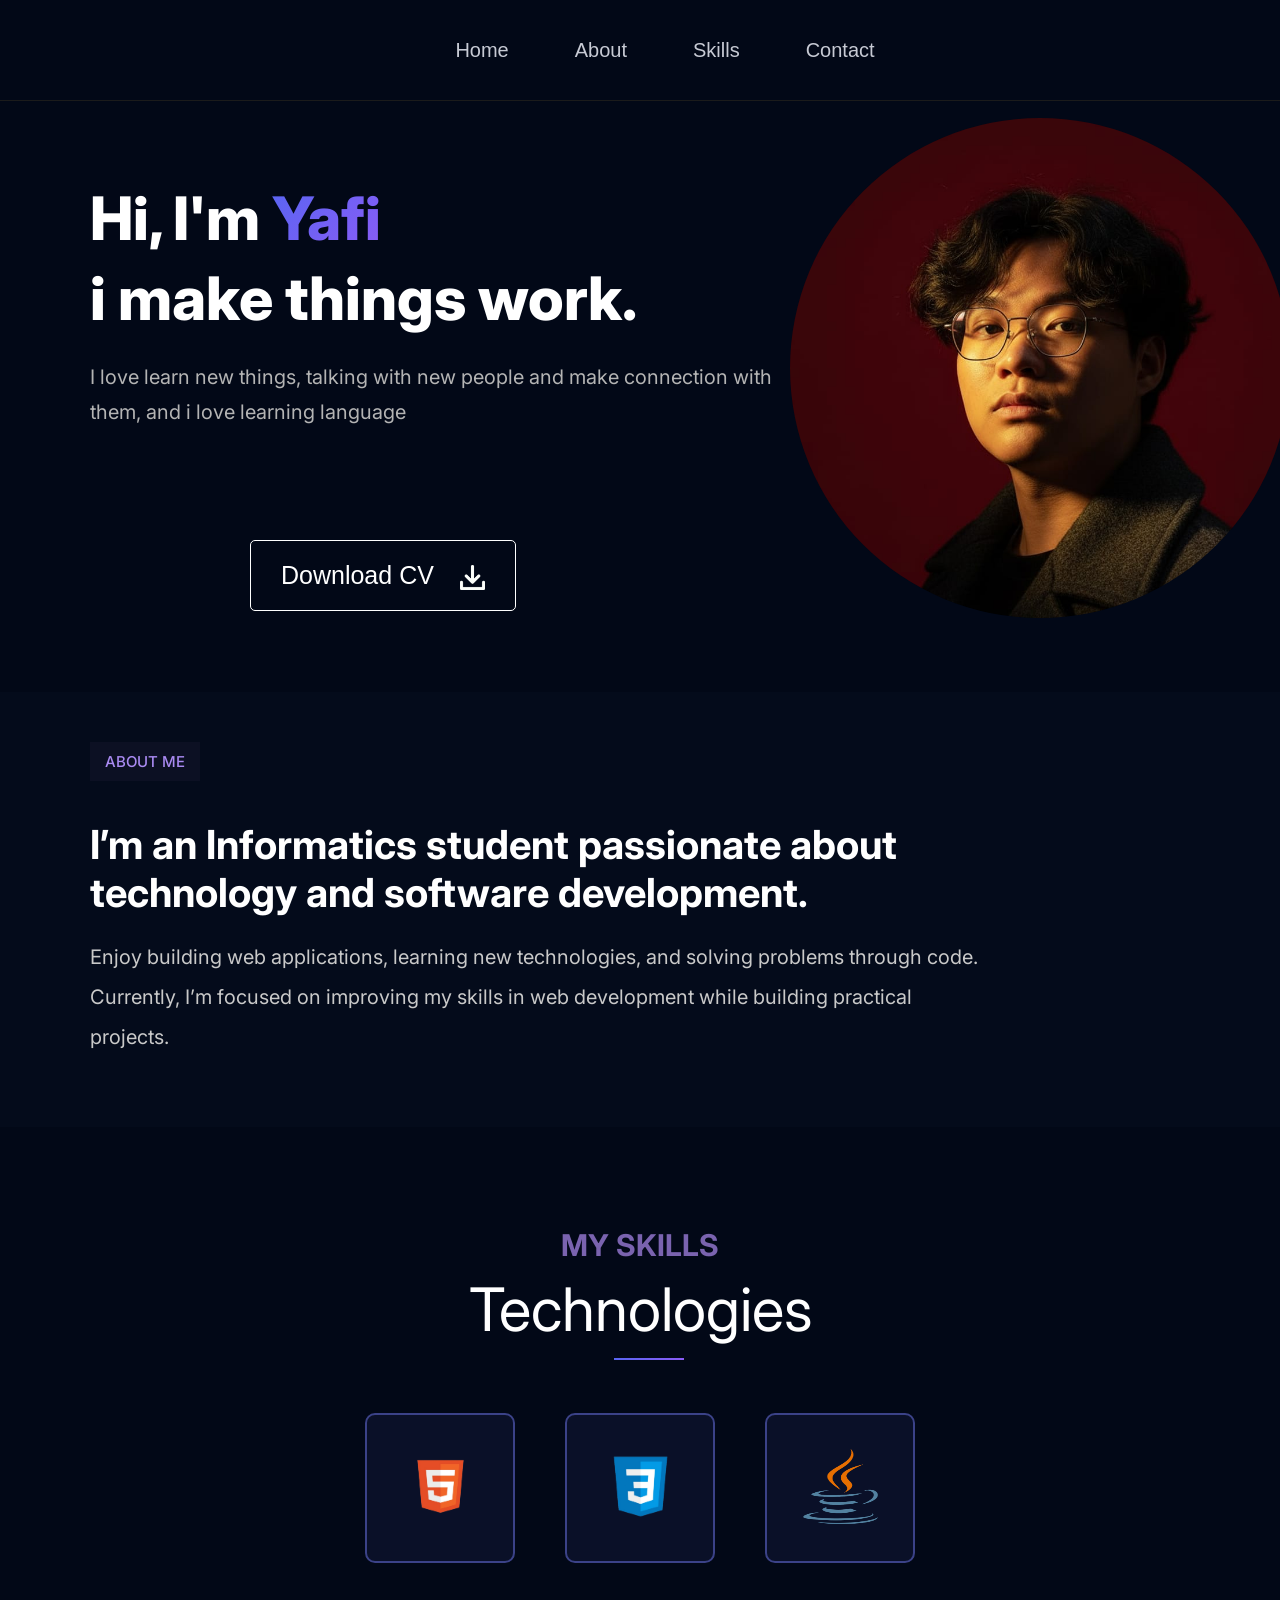
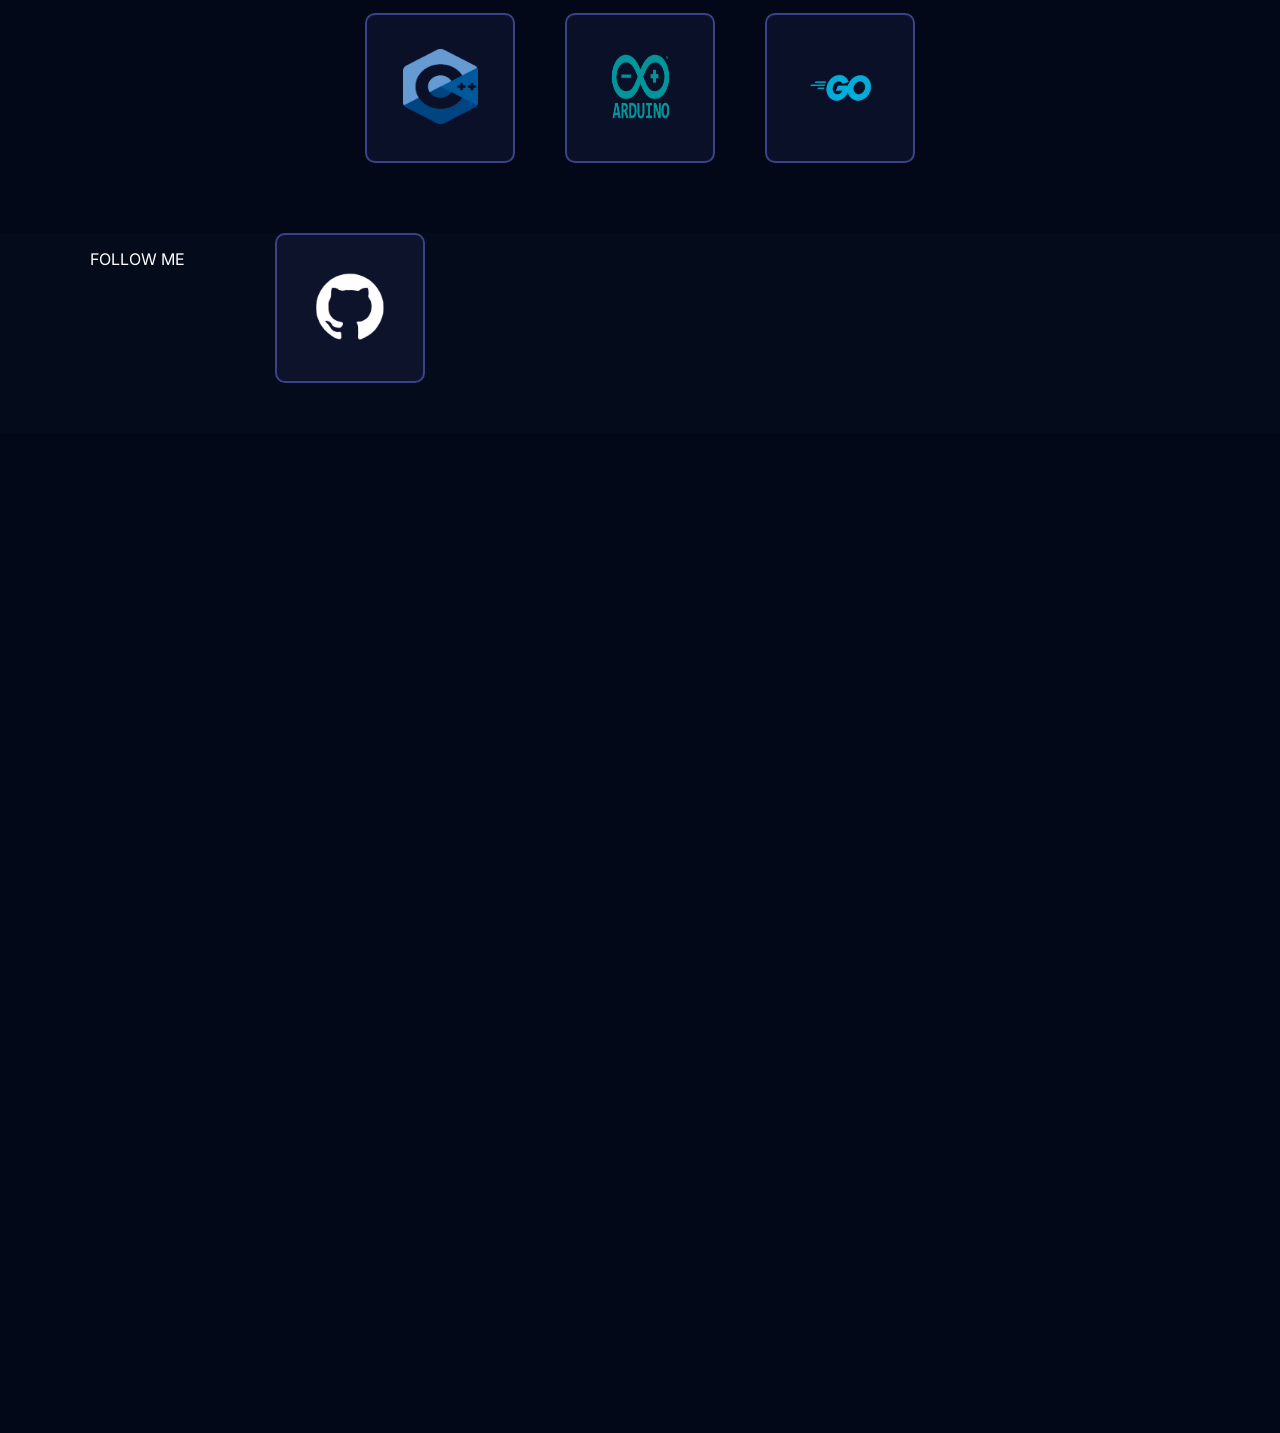
==== index.html @ 92346975 "rename to index.html" ====
<!DOCTYPE html>
<html lang="en">
<head>
    <meta charset="UTF-8">
    <meta name="viewport" content="width=device-width, initial-scale=1.0">
    <title>Porto</title>
    <link rel="stylesheet" href="style.css">
    <link rel="preconnect" href="https://fonts.googleapis.com">
    <link rel="preconnect" href="https://fonts.gstatic.com" crossorigin>
    <link href="https://fonts.googleapis.com/css2?family=Inter:wght@400;500;600;700;800&display=swap" rel="stylesheet">
</head>
    <body>
        <div class="header">
            <div class="header-right">
            </div>
            <div class="header-middle">
                <button class="header-button">Home</button>
                <button class="header-button">About</button>
                <button class="header-button">Skills</button>
                <button class="header-button">Contact</button>
            </div>
            <div class="header-right"></div>
        </div>

        <div class="box1">
            <div class="about-container">
                <div class="name-container">
                    <p class="name2">Hi, I'm <span class="yafi">Yafi </span></span></p>
                    <p class="name"><span class="name2"> i make things work.</p>
                    <p class="box1-desc">I love learn new things, talking with new people and make connection with them, and i love learning language</p>
                    <a href="/folder/cv.pdf" download>
                        <button class="cv">Download CV <img class="download-img" src="/images/images.png"></button>
                    </a>
                </div>
            </div>
            <div class="picture-container">
                <img class="picture" src="/images/profile.jpg">
            </div>
        </div>

        <div class="box2">
            <div class="container-box2">
                <p class="aboutme">ABOUT ME</p>
                <P class="desc2">I’m an Informatics student passionate about technology and software development.</p>
                <p class="desc2-1">Enjoy building web applications, learning new technologies, and solving problems through code. Currently, 
                    I’m focused on improving my skills in web development while building practical projects.</p>
            </div>
        </div>

        <div class="box3">
            <p class="title-box3">MY SKILLS</p>
            <p class="subtitle-box3">Technologies</p>
            <button class="underline"></button>
            <div class="skills1">
                <button class="skill"><img class="img-skill" src="/images/html.png"></button>
                <button class="skill"><img class="img-skill" src="/images/css.png"></button>
                <button class="skill"><img class="img-skill" src="/images/java.png"></button>
                <button class="skill"><img class="img-skill" src="/images/c++.png"></button>
                <button class="skill"><img class="img-skill" src="/images/arduino.png"></button>
                <button class="skill"><img class="img-skill" src="/images/golang.png"></button>
            </div>
        </div>

        <div class="box4">
            <p class="title-box4">FOLLOW ME<p>
            <div class="logo">
                <a><button class="btn"><img class="img-contact" src="/images/github.png"></button></a>
            </div>
        </div>
    </body>
</html>
---- style.css ----
p{
    font-family: Inter, sans-serif;
    color: white;
    margin-left: 90px;
}

body{
    padding-top: 110px;
    background-color: rgb(2 8 23);
    margin-bottom: 1000px;
    margin-left: 0;
    margin-right: 0;
}

@keyframes appear{
    from{
        opacity: 0;
        scale: 0.5;
    }to{
        opacity: 1;
        scale: 1;
    }
}

div{
    animation: appear linear;
    animation-timeline: view();
    animation-range: entry 0% cover 30%;
}

.header{
    position: fixed;
    display: flex;
    justify-content: space-between;
    top: 0;
    right: 0;
    left: 0;
    height: 100px;
    color: rgb(200 41 9);
    background-color: rgb(2 8 23);
    align-items: center;
    border-bottom-width: 1px;
    border-bottom-style: solid;
    border-bottom-color: rgb(27, 27, 27);
    z-index: 1000;
}

.box1{
   background-color: rgb(2 8 23);
    color:white;
    display: flex;
    justify-content: space-between;
}

.header-button{
    background-color: rgb(2 8 23);
    color:rgb(199 202 212);
    border: none;
    font-size: 20px;
    margin-left: 50px;
    font-weight: 200px;
    cursor: pointer;
    transition: color 0.15s, transform 0.15s;
}

.header-button:hover{
    color: white;
    transform: scale(1.35);
}

.header-button:active{
    color: rgb(245 245 247);
    border-bottom-color: rgb(38, 15, 121);
}

.name, .name2{
    font-size: 55px;
    width: 500px;
    font-weight: 800;
    line-height: 80px;
    margin-bottom: 10px;
}

.name{
    margin-top: 0px;
    width: 600px;
}

.name2, .yafi{
    font-size: 60px;
    margin-bottom: 0;
}

.yafi{
     background: linear-gradient(135deg, #5865F2, #8B5CF6);
    -webkit-background-clip: text;
    background-clip: text;
    color: transparent;
}

.picture{
    flex: 1;
    border-radius: 100%;
    width: 500px;
    height: 500px;
    object-fit: cover;
    margin-right: 10px;
}

.box1-desc{
    flex: 1;
    font-size: 20px;
    width: 820px;
    line-height: 35px;
    color: rgb(180, 180, 180);
    width: 700px;
}

.cv{
    border: white;
    border-style: solid;
    color: white;
    background-color: transparent;
    margin-left: 250px;
    margin-top: 90px;
    text-align: center;
    padding-right: 30px;
    padding-left: 30px;
    padding-top: 20px;
    padding-bottom: 20px;
    font-size: 25px;
    border-radius: 5px;
    border-width: 1px;
    font-weight: 50;
    cursor: pointer;
}

.download-img{
    height: 25px;
    vertical-align: middle;
    margin-left: 19px;
}

.cv:hover{
    background: linear-gradient(135deg, #5865F2, #8B5CF6);
    color: white;
    border: none;
}

.cv:active{
    opacity: 80%;
}

.box2, .box4{
    display: flex;
    background-color: rgb(4 11 27);
    margin-top: 70px;
    padding-bottom: 50px;
    margin-left: 0;
    margin-right: 0;
}

.container-box2{
    flex: 1;
}

.aboutme{
    color: rgb(169, 138, 241);
    background-color: rgba(36, 32, 59, 0.281);
    text-align: center;
    width: 90px;
    padding: 10px;
    font-size: 15px;
    font-weight: 500;
    margin-top: 50px;
    margin-bottom: 30px;
}

.desc2{
    font-size: 40px;
    font-weight: 700;
    line-height: 48px;
    width: 900px;
    margin-bottom: 20px;
}

.desc2-1{
    color: rgb(201, 201, 201);
    font-size: 20px;
    width: 900px;
    line-height: 40px;
}

.title-box3{
    text-align: center;
    margin-top: 100px;
    margin-left: 0;
    color: rgb(122, 99, 175);
    font-size: 30px;
    margin-bottom: 10px;
    font-weight: bolder;
}

.subtitle-box3{
    text-align: center;
    margin-top: 70px;
    margin-left: 0;
    color: rgb(255, 255, 255);
    font-size: 60px;
    margin-top: 0px;
    margin-bottom: 0;
}

.underline{
    margin-left: 48%;
    margin-top: -1;
    width: 70px;
    background: linear-gradient(135deg, #5865F2, #8B5CF6);
    border: none;
}

.skills1{
    margin-top: 100px;
    display: grid;
    grid-template-columns: 4, 3;
    gap: 50px;
    grid-template-columns: 1fr 1fr 1fr;
    width: max-content;
    margin-left: auto;
    margin-right: auto;
    margin-top: 50px;
}

.skill, .btn{
    background-color: transparent;
    border-style: solid;
    border-color:#3b4288;
    border-radius: 10px;
    padding: 10px;
    display: inline-block;
    height: 150px;
    width: 150px;
    background-color: #3b418828;
    transition: transform 0.15s, color 0.15s;
}

.skill:hover, .btn:hover{
    transform: scale(1.05);
    background-color: #3b4288;
}

.img-skill, .img-contact{
    height: 75px;
    width: 75px;
    object-fit: fill;
}



.img-contact{
    object-fit: cover;
}
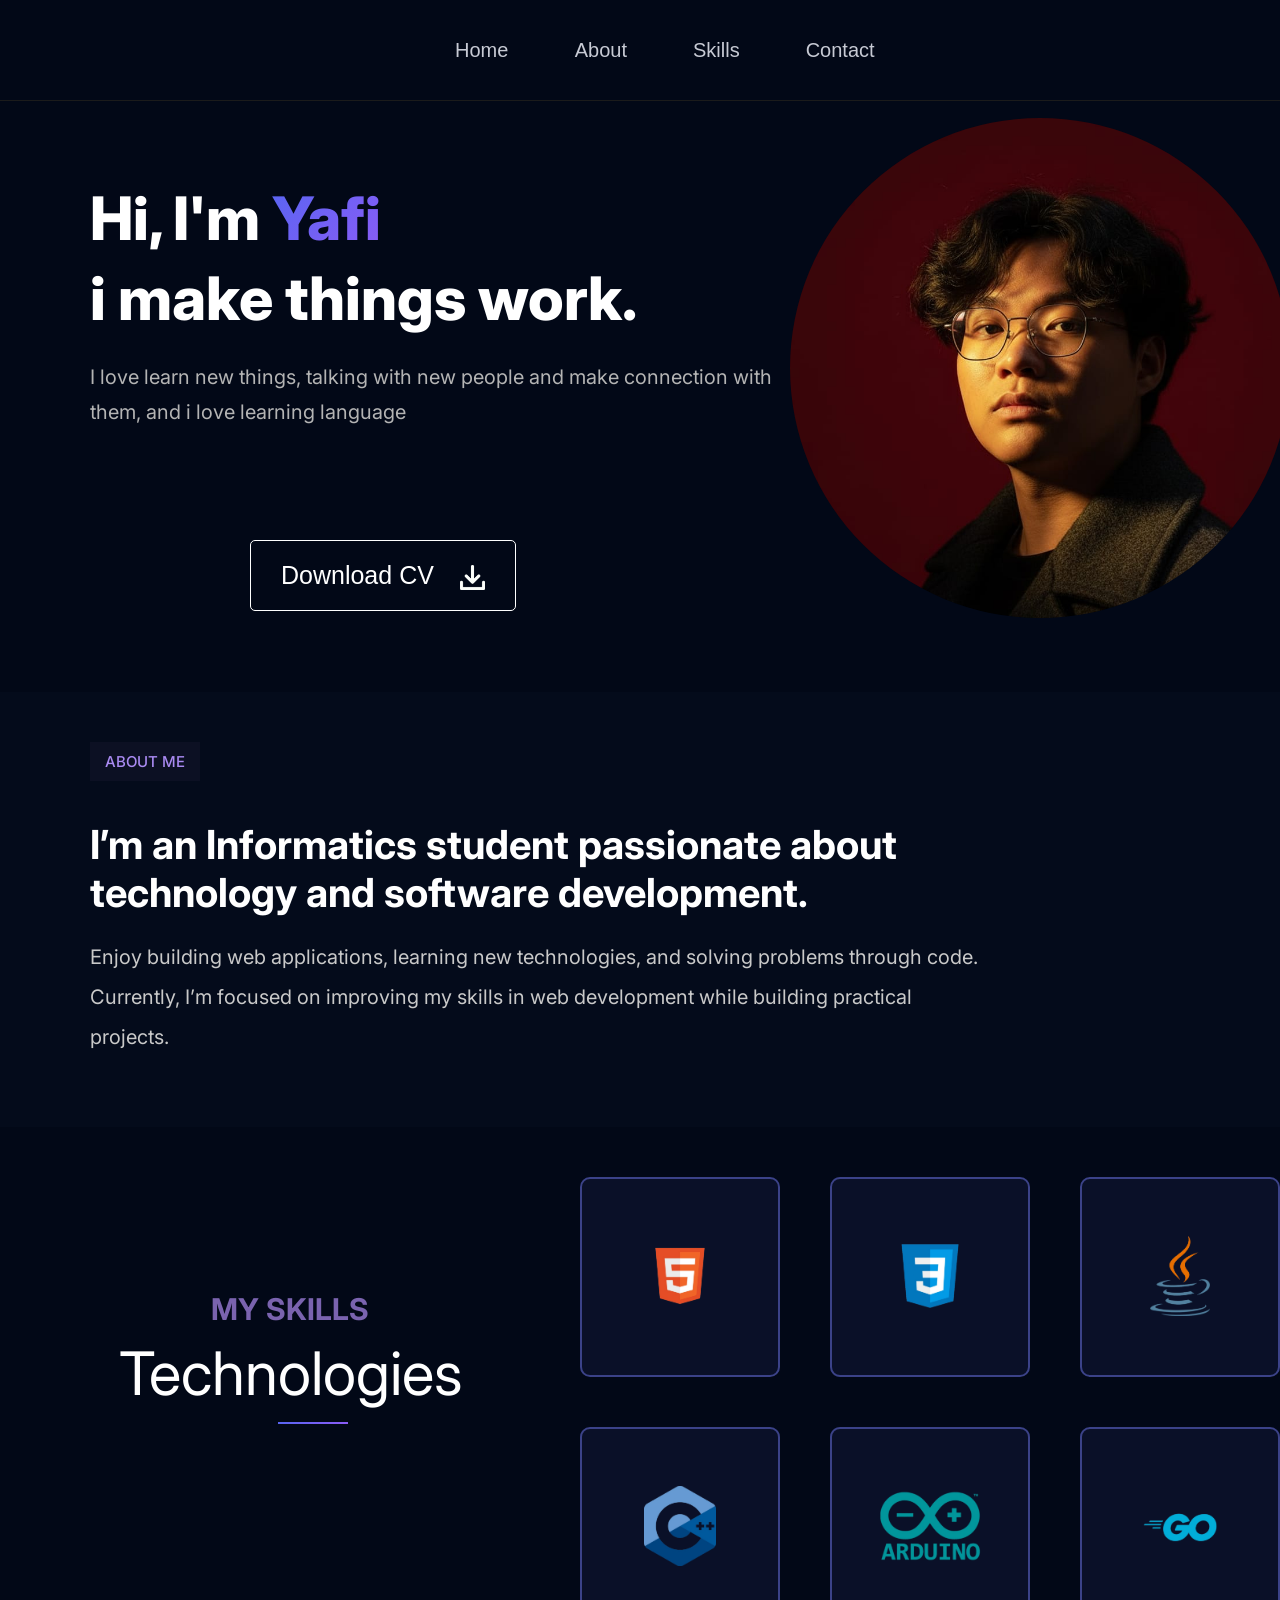
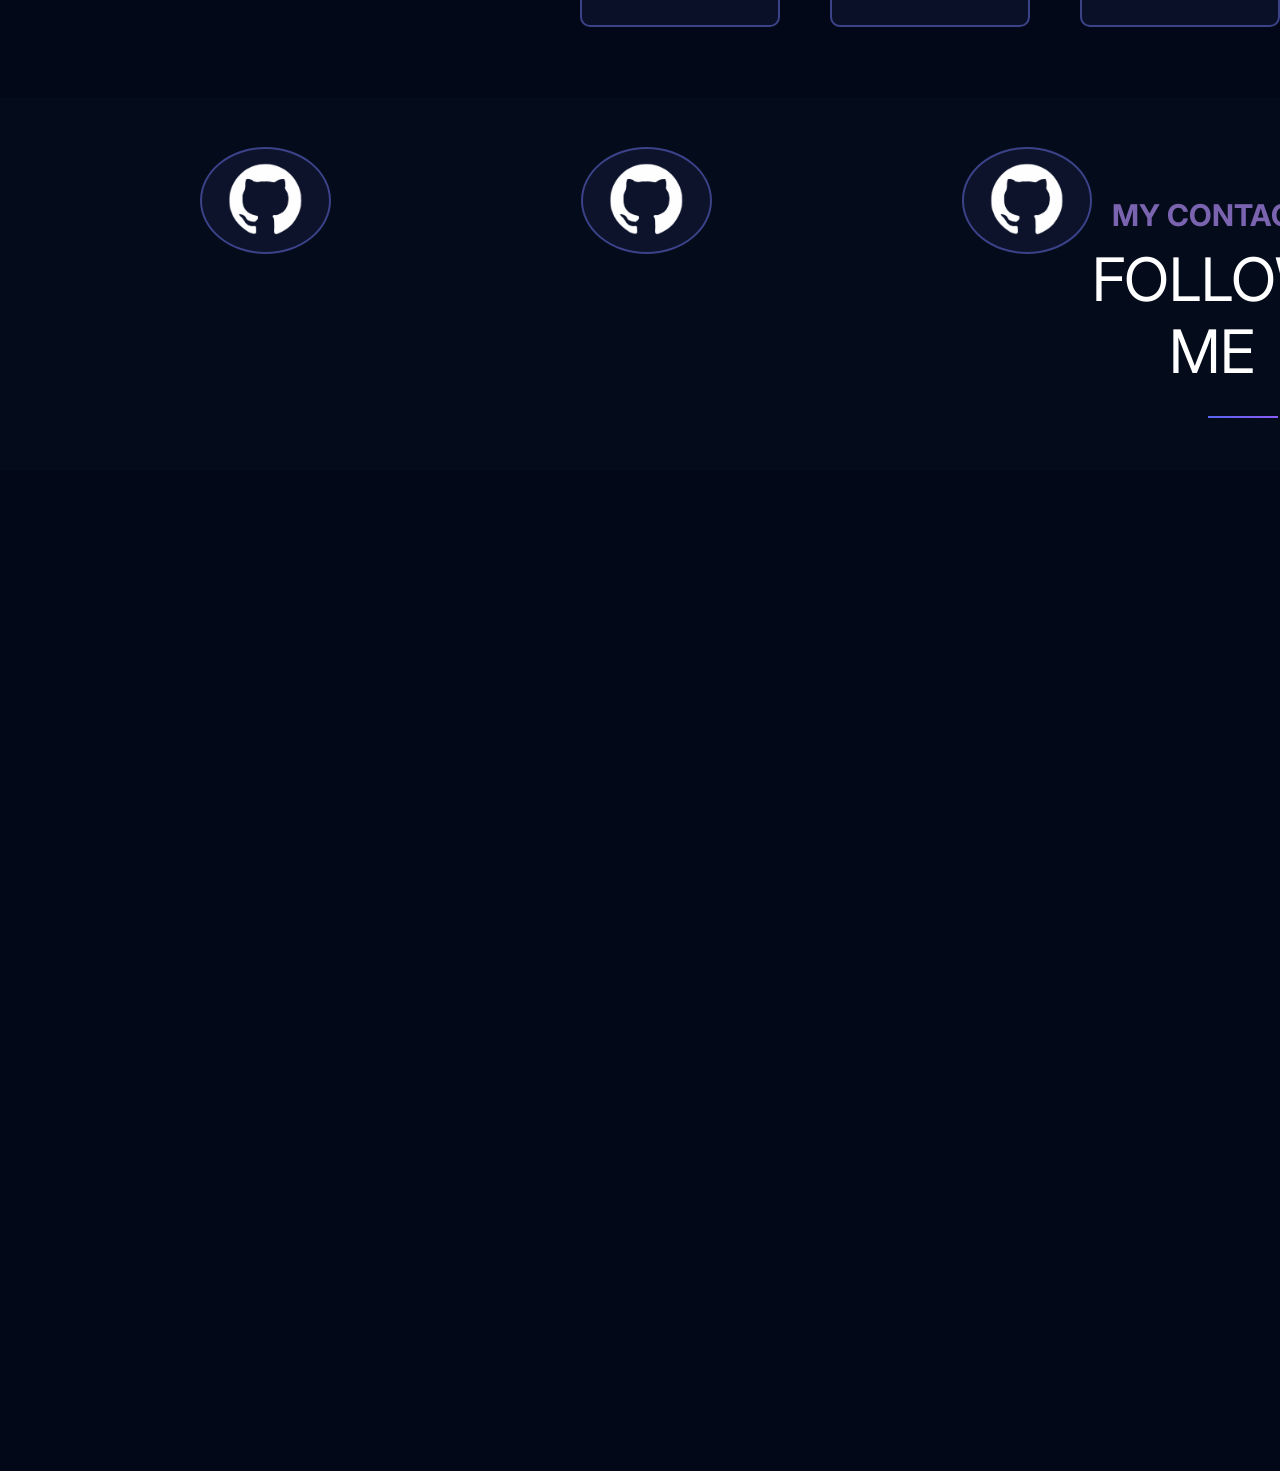
==== commit 34b9f80f: "add contact" ====
--- a/index.html
+++ b/index.html
@@ -48,9 +48,11 @@
         </div>
 
         <div class="box3">
-            <p class="title-box3">MY SKILLS</p>
-            <p class="subtitle-box3">Technologies</p>
-            <button class="underline"></button>
+            <div class="header-box3">
+                <p class="title-box3">MY SKILLS</p>
+                <p class="subtitle-box3">Technologies</p>
+                <button class="underline"></button>
+            </div>
             <div class="skills1">
                 <button class="skill"><img class="img-skill" src="/images/html.png"></button>
                 <button class="skill"><img class="img-skill" src="/images/css.png"></button>
@@ -62,9 +64,15 @@
         </div>
 
         <div class="box4">
-            <p class="title-box4">FOLLOW ME<p>
             <div class="logo">
                 <a><button class="btn"><img class="img-contact" src="/images/github.png"></button></a>
+                <a><button class="btn"><img class="img-contact" src="/images/github.png"></button></a>
+                <a><button class="btn"><img class="img-contact" src="/images/github.png"></button></a>
+            </div>
+            <div class="header-box4">
+                <p class="title-box3">MY CONTACT</p>
+                <p class="subtitle-box3">FOLLOW ME<p></p>
+                <button class="underline"></button>
             </div>
         </div>
     </body>
--- a/style.css
+++ b/style.css
@@ -45,7 +45,7 @@
     z-index: 1000;
 }
 
-.box1{
+.box1, .box3{
    background-color: rgb(2 8 23);
     color:white;
     display: flex;
@@ -219,7 +219,7 @@
     border: none;
 }
 
-.skills1{
+.skills1, .logo{
     margin-top: 100px;
     display: grid;
     grid-template-columns: 4, 3;
@@ -229,6 +229,7 @@
     margin-left: auto;
     margin-right: auto;
     margin-top: 50px;
+    flex: 1;
 }
 
 .skill, .btn{
@@ -238,8 +239,8 @@
     border-radius: 10px;
     padding: 10px;
     display: inline-block;
-    height: 150px;
-    width: 150px;
+    height: 200px;
+    width: 200px;
     background-color: #3b418828;
     transition: transform 0.15s, color 0.15s;
 }
@@ -250,14 +251,25 @@
 }
 
 .img-skill, .img-contact{
-    height: 75px;
-    width: 75px;
-    object-fit: fill;
-}
-
-
+    height: 80px;
+}
+
+.header-box3{
+    flex:1;
+    margin-top: 5%;
+}
 
 .img-contact{
     object-fit: cover;
 }
 
+.header-box4{
+    flex: 1;
+}
+
+.btn{
+    margin-left: 200px;
+    border-radius: 100%;
+    width: max-content;
+    height: max-content;
+}
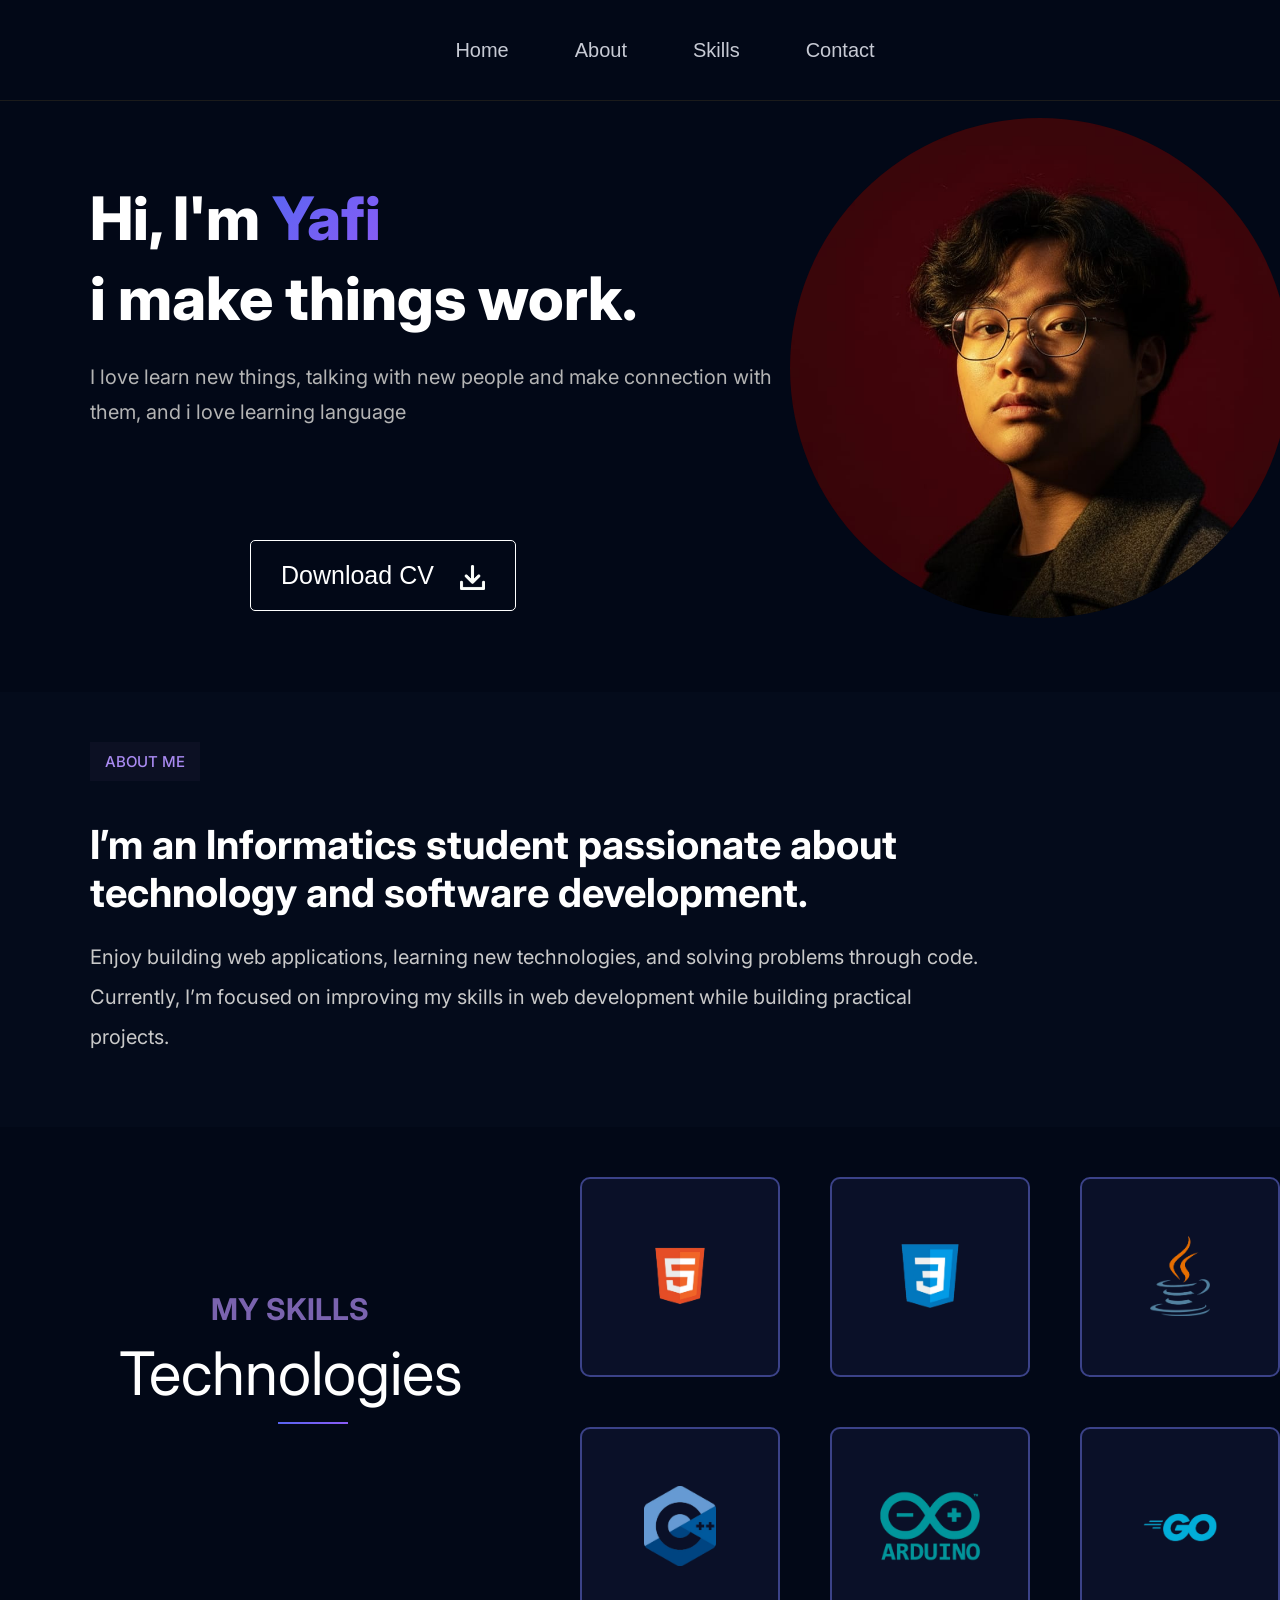
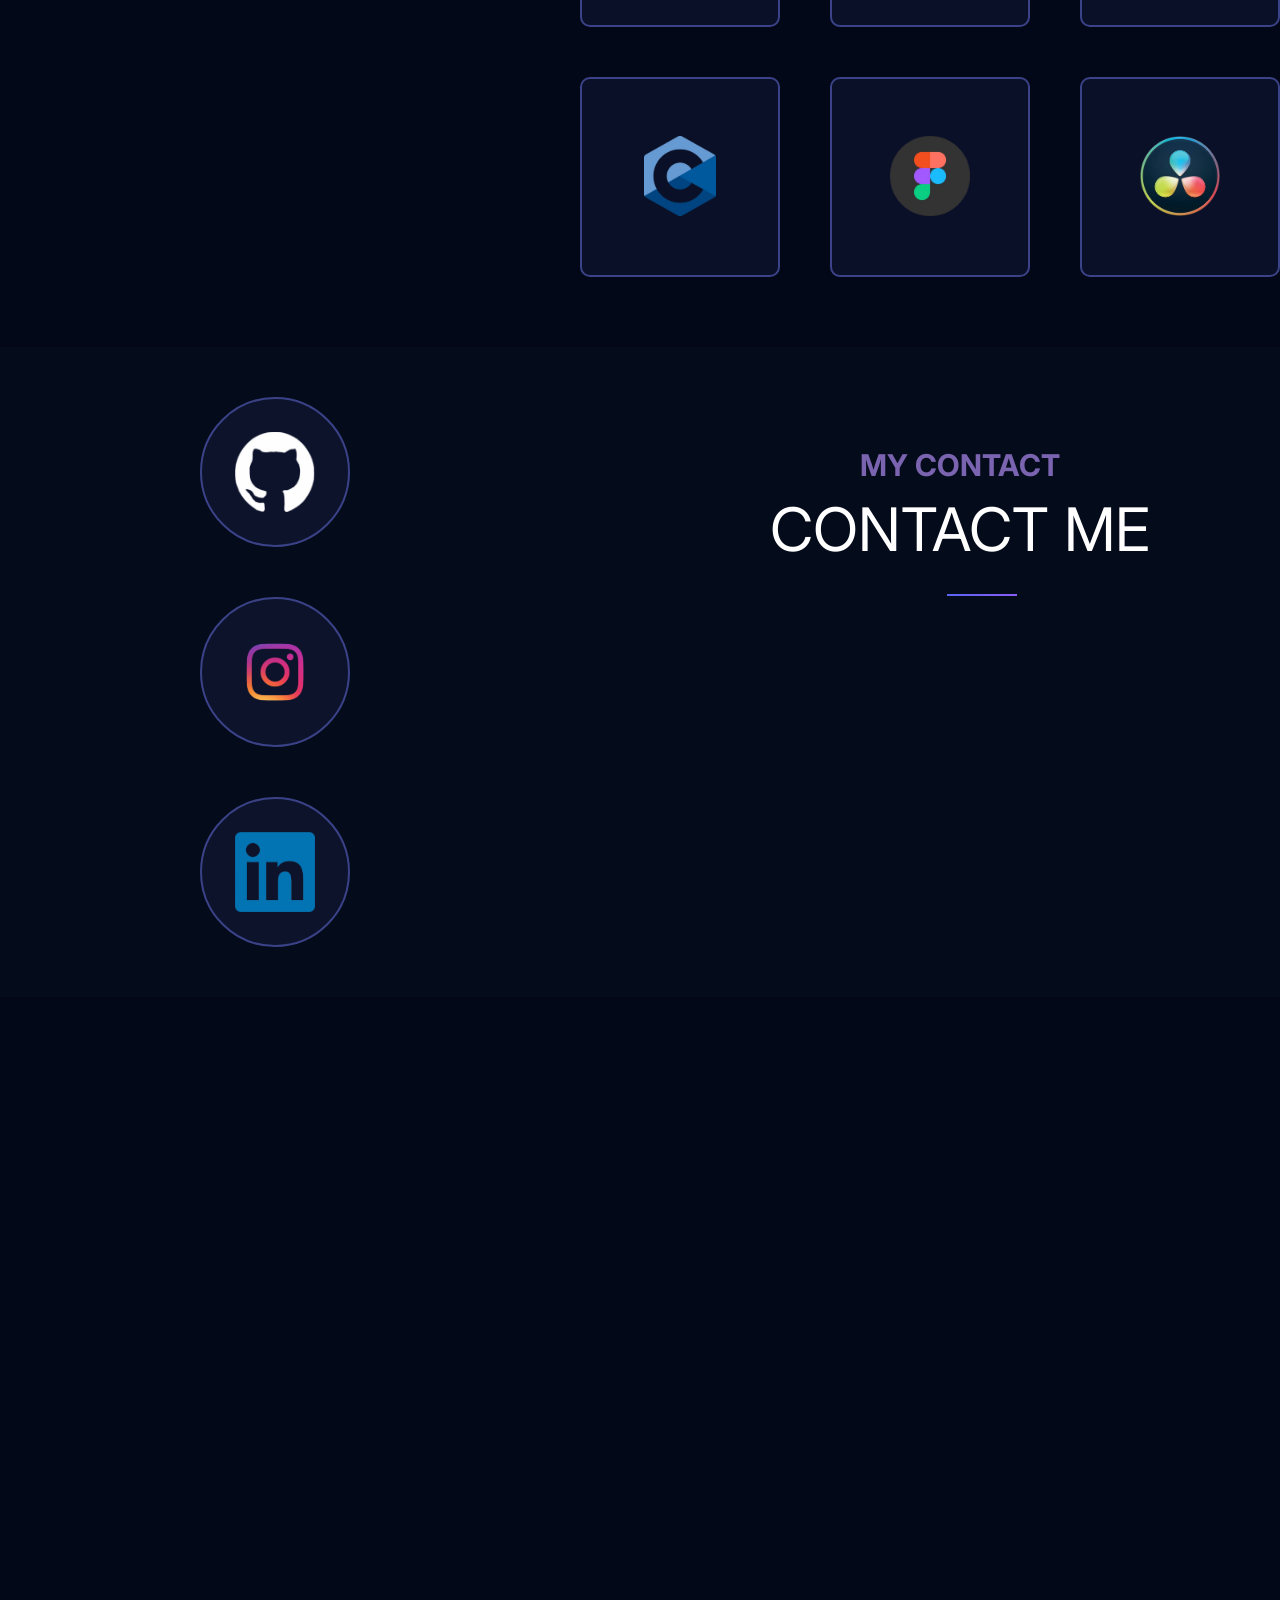
==== commit 3b68cc98: "contact update" ====
--- a/index.html
+++ b/index.html
@@ -60,18 +60,21 @@
                 <button class="skill"><img class="img-skill" src="/images/c++.png"></button>
                 <button class="skill"><img class="img-skill" src="/images/arduino.png"></button>
                 <button class="skill"><img class="img-skill" src="/images/golang.png"></button>
+                <button class="skill"><img class="img-skill" src="/images/c.png"></button>
+                <button class="skill"><img class="img-skill" src="/images/figma.png"></button>
+                <button class="skill"><img class="img-skill" src="/images/davinci.png"></button>
             </div>
         </div>
 
         <div class="box4">
             <div class="logo">
-                <a><button class="btn"><img class="img-contact" src="/images/github.png"></button></a>
-                <a><button class="btn"><img class="img-contact" src="/images/github.png"></button></a>
-                <a><button class="btn"><img class="img-contact" src="/images/github.png"></button></a>
+                <a href="https://github.com/Sk1y19" target="_blank"><button class="btn"><img class="github" src="/images/github.png"><span>@Sk1y19</span></button></a>
+                <a href="https://www.instagram.com/yafi.ap?stkn=MWdrNXoxam5jN2o2" target="_blank"><button class="btn"><img class="instagram" src="/images/instagram.png"><span>@yafi.ap</span></button></a>
+                <a href="https://www.linkedin.com/in/yafi-alifudin-pranaja-a39a4a2a2/" target="_blank"><button class="btn"><img class="linkin" src="/images/linkin.png"><span>Yafi Alifudin Pranaja</span></button></a>
             </div>
             <div class="header-box4">
                 <p class="title-box3">MY CONTACT</p>
-                <p class="subtitle-box3">FOLLOW ME<p></p>
+                <p class="subtitle-box3">CONTACT ME<p></p>
                 <button class="underline"></button>
             </div>
         </div>
--- a/style.css
+++ b/style.css
@@ -226,8 +226,6 @@
     gap: 50px;
     grid-template-columns: 1fr 1fr 1fr;
     width: max-content;
-    margin-left: auto;
-    margin-right: auto;
     margin-top: 50px;
     flex: 1;
 }
@@ -259,17 +257,59 @@
     margin-top: 5%;
 }
 
-.img-contact{
-    object-fit: cover;
+.github, .linkin, .instagram{
+    object-fit: fill;
+    height: 80px;
+    width: 80px;
+    flex-shrink: 0;
+    margin-left: 8px;
 }
 
 .header-box4{
     flex: 1;
-}
-
-.btn{
+    vertical-align: middle;
+}
+
+.btn {
+    display: flex;              
+    align-items: center;       
+    padding-left: 25px;        
     margin-left: 200px;
     border-radius: 100%;
-    width: max-content;
-    height: max-content;
-}
+    cursor: pointer;
+    width: 150px;
+    height: 150px;
+    overflow: hidden;          
+    transition: width 0.3s, border-radius 0.3s ease, background-color 0.15s;
+}
+
+.btn:active{
+    background-color: #626697;
+}
+
+.logo{
+    grid-template-columns: 1fr;
+    vertical-align: middle;
+}
+
+.btn:hover {
+    width: 400px;
+    border-radius: 300px;
+    justify-content: flex-start;
+}
+
+.btn span{
+    margin-left: 25px;
+    white-space: nowrap;
+    opacity: 0;
+    color: white;
+    margin-top: 0;
+    font-size: 25px;
+    font-weight: ;
+    display: inline-block;
+}
+
+.btn:hover span {
+    opacity: 1;
+    font-weight: bold;
+}
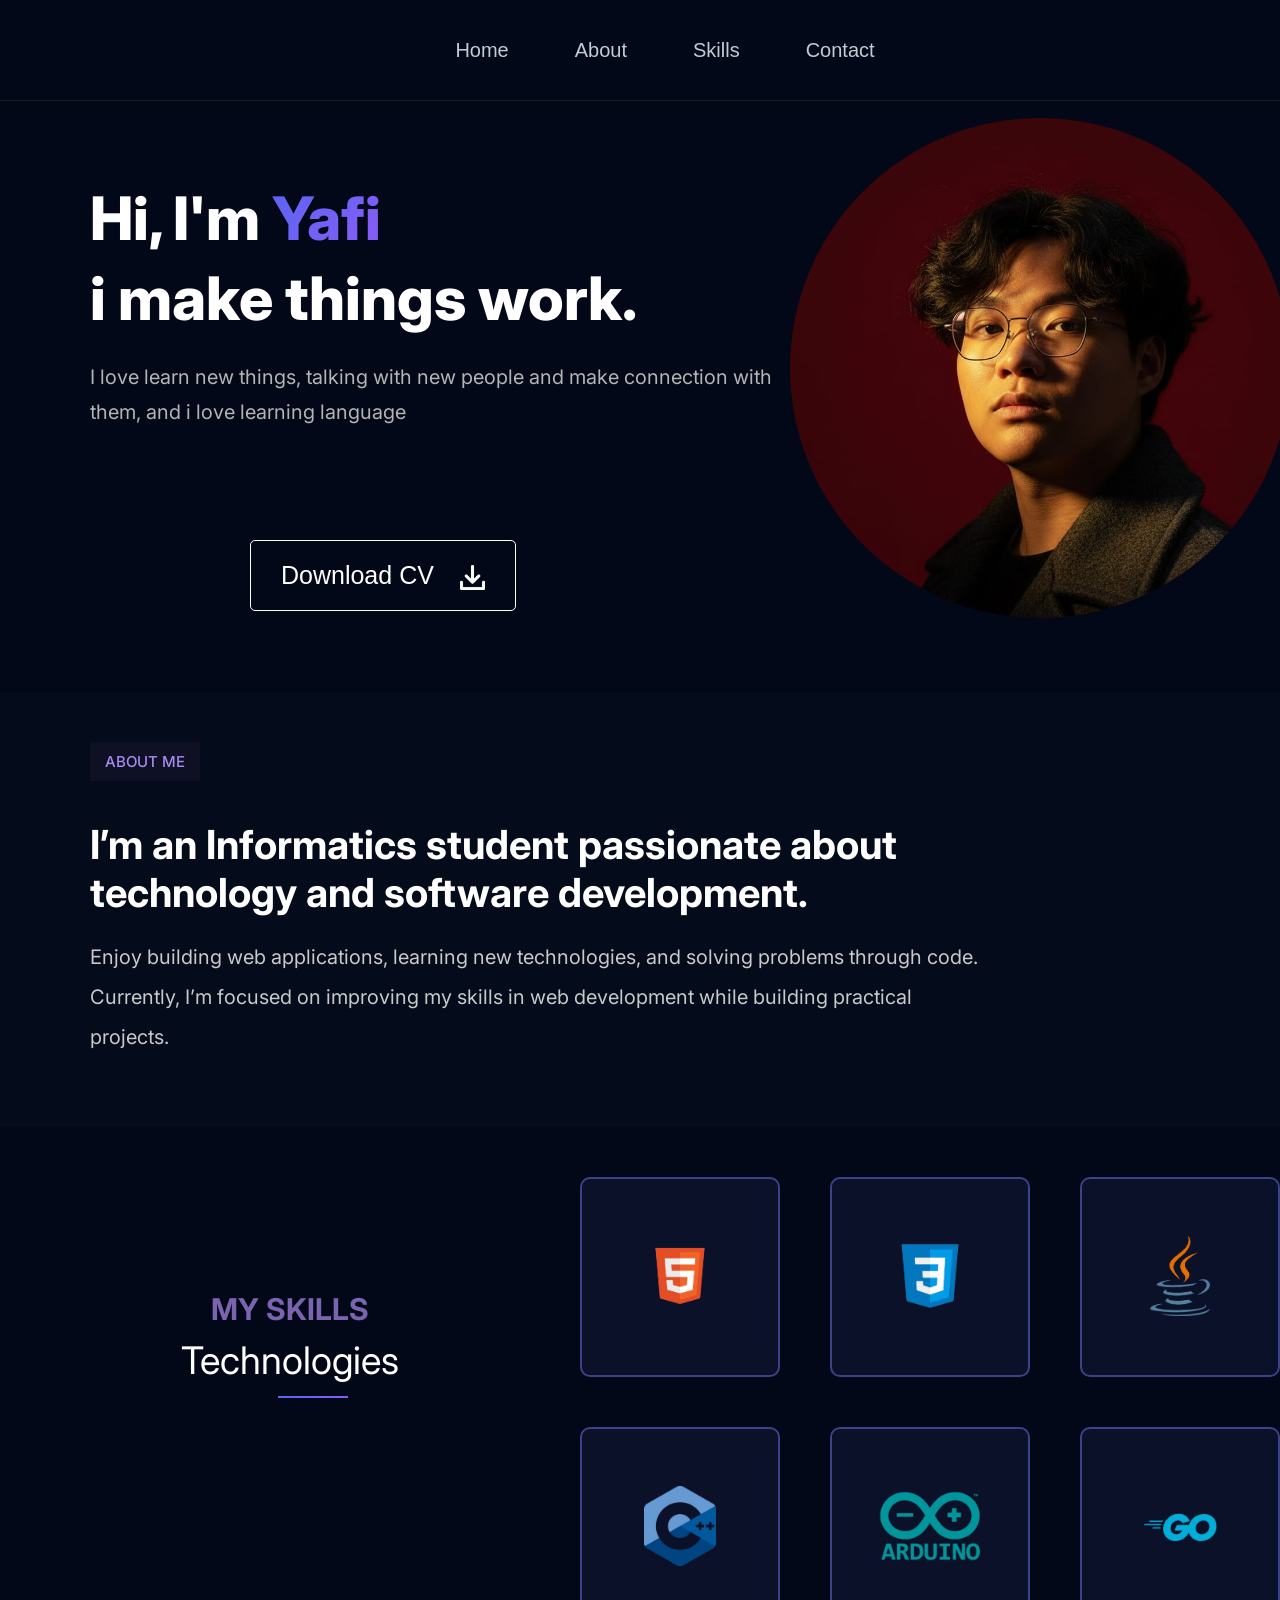
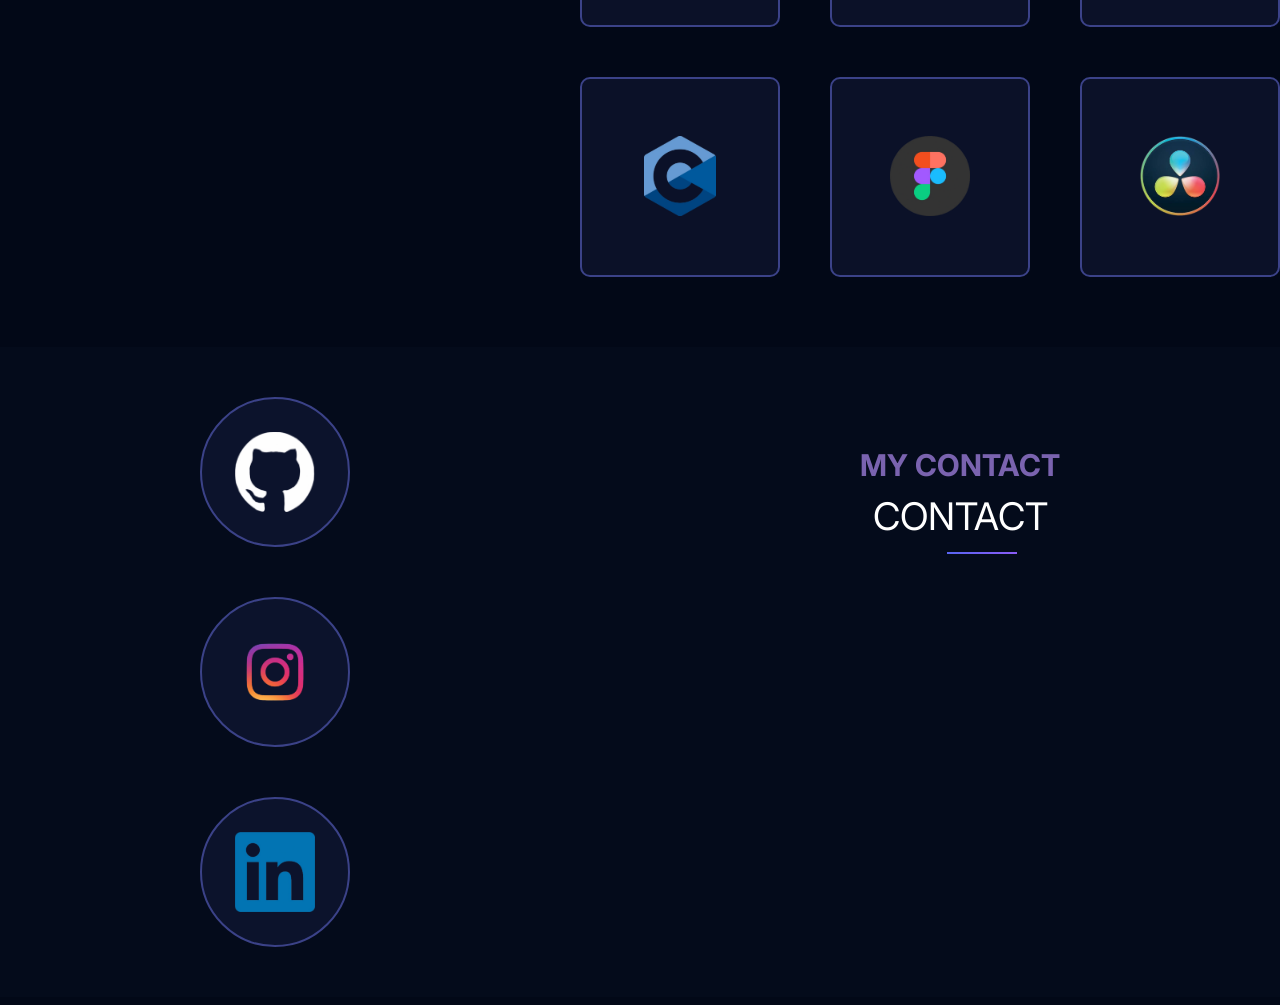
==== commit 76e218b7: "fix bug" ====
--- a/index.html
+++ b/index.html
@@ -74,8 +74,8 @@
             </div>
             <div class="header-box4">
                 <p class="title-box3">MY CONTACT</p>
-                <p class="subtitle-box3">CONTACT ME<p></p>
-                <button class="underline"></button>
+                <p class="subtitle-box4">CONTACT</p>
+                <button class="underline-box4"></button>
             </div>
         </div>
     </body>
--- a/style.css
+++ b/style.css
@@ -1,3 +1,4 @@
+
 p{
     font-family: Inter, sans-serif;
     color: white;
@@ -7,7 +8,6 @@
 body{
     padding-top: 110px;
     background-color: rgb(2 8 23);
-    margin-bottom: 1000px;
     margin-left: 0;
     margin-right: 0;
 }
@@ -201,17 +201,17 @@
     font-weight: bolder;
 }
 
-.subtitle-box3{
+.subtitle-box3, .subtitle-box4{
     text-align: center;
     margin-top: 70px;
     margin-left: 0;
     color: rgb(255, 255, 255);
-    font-size: 60px;
+    font-size: 38px;
     margin-top: 0px;
     margin-bottom: 0;
 }
 
-.underline{
+.underline, .underline-box4{
     margin-left: 48%;
     margin-top: -1;
     width: 70px;
@@ -305,7 +305,7 @@
     color: white;
     margin-top: 0;
     font-size: 25px;
-    font-weight: ;
+    font-weight: bold;
     display: inline-block;
 }
 
@@ -313,3 +313,208 @@
     opacity: 1;
     font-weight: bold;
 }
+
+@media (max-width: 768px) {
+    .cv {
+        text-decoration: none;
+    }   
+
+    a {
+        text-decoration: none;
+    }
+
+    body {
+        padding-top: 80px;
+        margin: 0;
+        overflow-x: hidden;
+    }
+
+    p {
+        margin-left: 20px;
+        margin-right: 20px;
+    }
+
+    .header {
+        height: 75px;
+        padding: 0 15px;
+    }
+
+    .header-button {
+        font-size: 14px;
+        margin-left: 8px;
+    }
+
+    .header-button:hover {
+        transform: scale(1.1);
+    }
+
+    .box1,
+    .box3,
+    .box4 {
+        flex-direction: column;
+        align-items: center;
+        width: 100%;
+    }
+
+    .box1 {
+        padding: 40px 20px;
+        box-sizing: border-box;
+    }
+
+    .name,
+    .name2 {
+        width: 100%;
+        font-size: 38px;
+        line-height: 48px;
+        text-align: center;
+        margin-left: 0;
+    }
+
+    .name {
+        margin-top: 0;
+    }
+
+    .name2,
+    .yafi {
+        font-size: 42px;
+    }
+
+    .box1-desc {
+        width: 100%;
+        font-size: 16px;
+        line-height: 28px;
+        text-align: center;
+        box-sizing: border-box;
+        margin-left: 0;
+    }
+
+    .picture {
+        width: 250px;
+        height: 250px;
+        margin: 30px auto 0;
+    }
+
+    .cv {
+        margin: 40px auto 0;
+        display: block;
+        font-size: 18px;
+        padding: 15px 25px;
+    }
+
+    .box2 {
+        flex-direction: column;
+        margin-top: 30px;
+        padding: 30px 20px;
+        box-sizing: border-box;
+    }
+
+    .container-box2 {
+        width: 100%;
+    }
+
+    .aboutme {
+        margin: 20px auto;
+    }
+
+    .desc2 {
+        width: 100%;
+        font-size: 28px;
+        line-height: 38px;
+        text-align: center;
+        margin-left: 0;
+    }
+
+    .desc2-1 {
+        width: 100%;
+        font-size: 16px;
+        line-height: 28px;
+        text-align: center;
+        margin-left: 0;
+    }
+
+    .header-box3, .header-box4  {
+        width: 100%;
+        margin-top: 40px;
+    }
+
+    .title-box3 {
+        font-size: 22px;
+        margin-top: 50px;
+    }
+
+    .underline {
+        margin-left: 190px;
+    }
+
+    .skills1 {
+        display: grid;
+        grid-template-columns: 1fr 1fr;
+        gap: 15px;
+        width: max-content;
+        margin: 40px auto;
+    }
+
+    .skill {
+        width: 130px;
+        height: 130px;
+        padding: 10px;
+    }
+
+    .img-skill {
+        width: 60px;
+        height: 60px;
+    }
+
+    .box4 {
+        padding: 40px 20px;
+        box-sizing: border-box;
+    }
+
+    .logo {
+        display: grid;
+        grid-template-columns: 1fr;
+        gap: 20px;
+        margin: 40px auto;
+        margin-bottom: 0px;
+    }
+
+    .header-box4{
+        margin-top: 0px;
+    }
+
+    .btn {
+        width: 130px;
+        height: 130px;
+        margin: 0 auto;
+        padding-left: 25px;
+        box-sizing: border-box;
+    }
+
+    .btn:hover {
+        width: 280px;
+    }
+
+    .img-contact {
+        width: 60px;
+        height: 60px;
+        flex-shrink: 0;
+    }
+
+    .btn span {
+        font-size: 18px;
+        margin-left: 15px;
+    }
+
+    .instagram, .github, .linkin{
+        margin-left: 0px;
+    }
+
+    .underline-box4{
+        margin-left: 170px;
+        margin-top: 0px;
+    }
+
+    .subtitle-box4{
+        margin-bottom: 0px;
+    }
+}
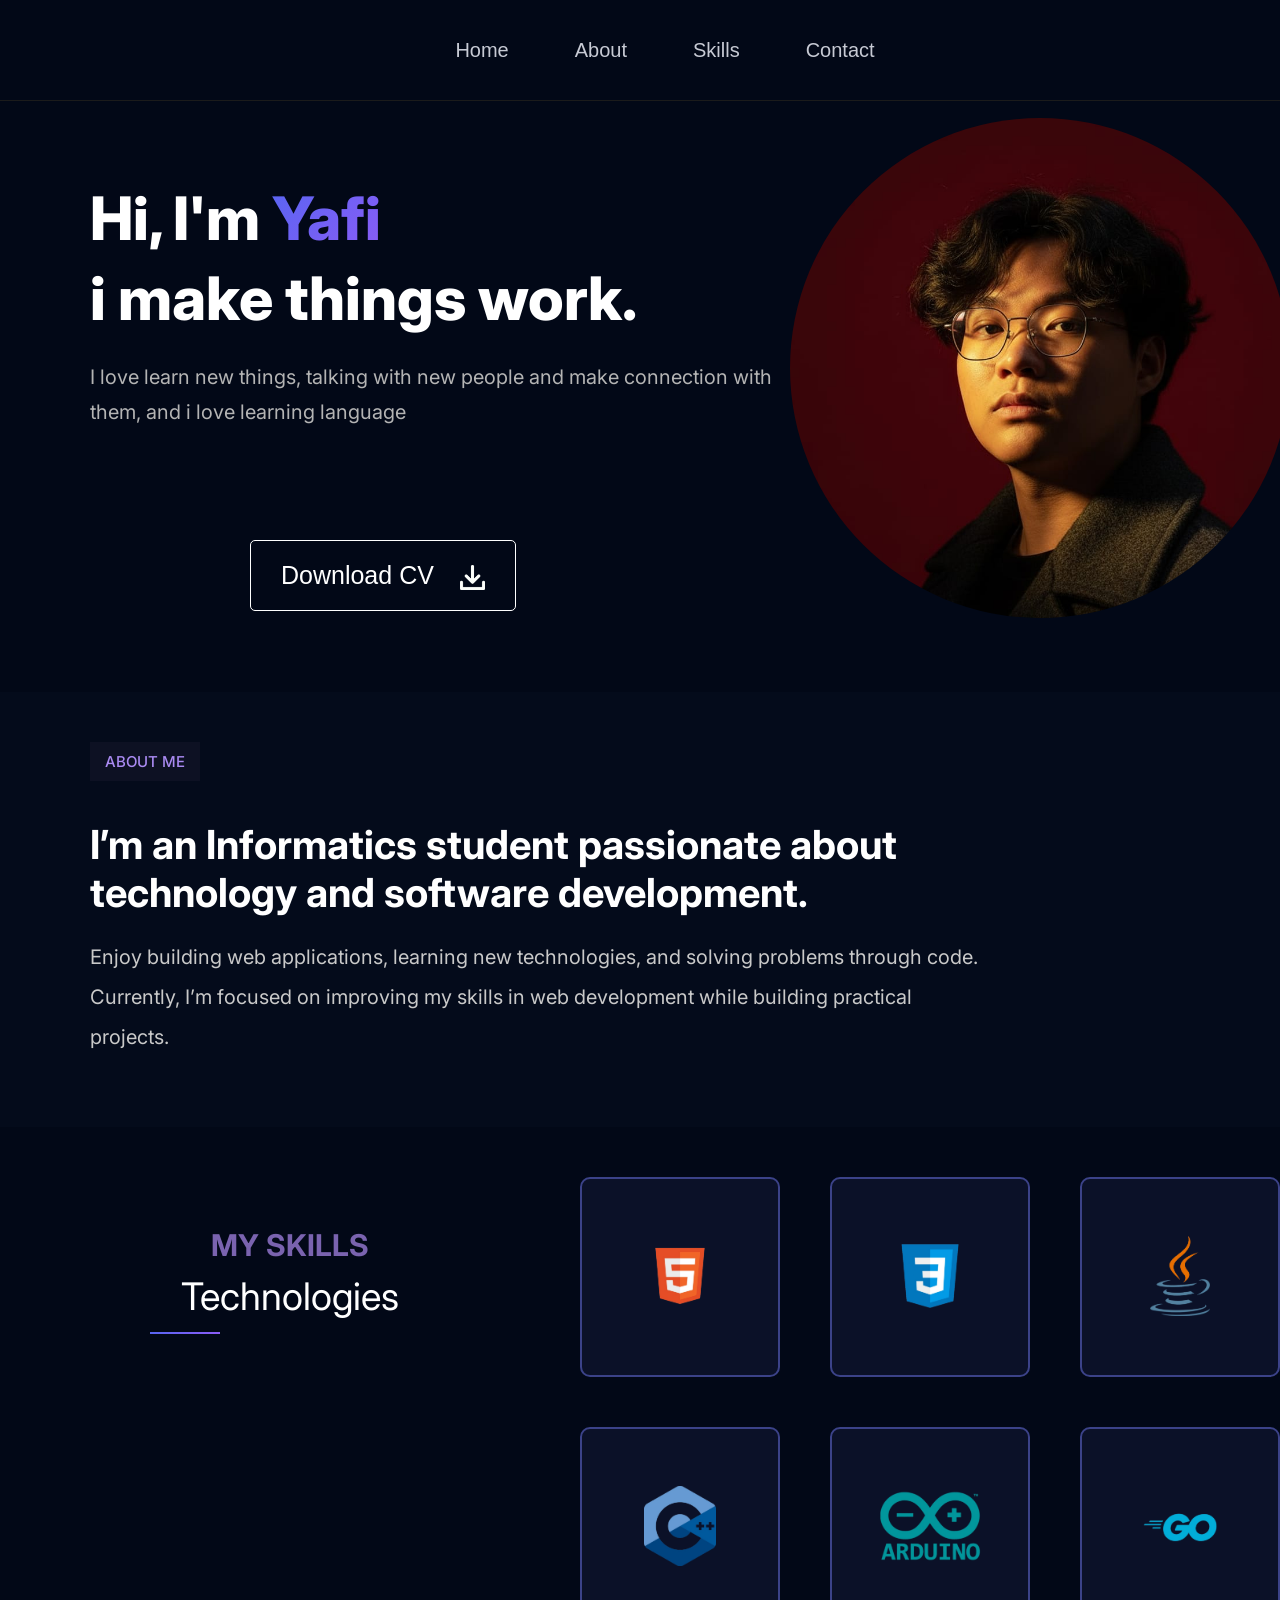
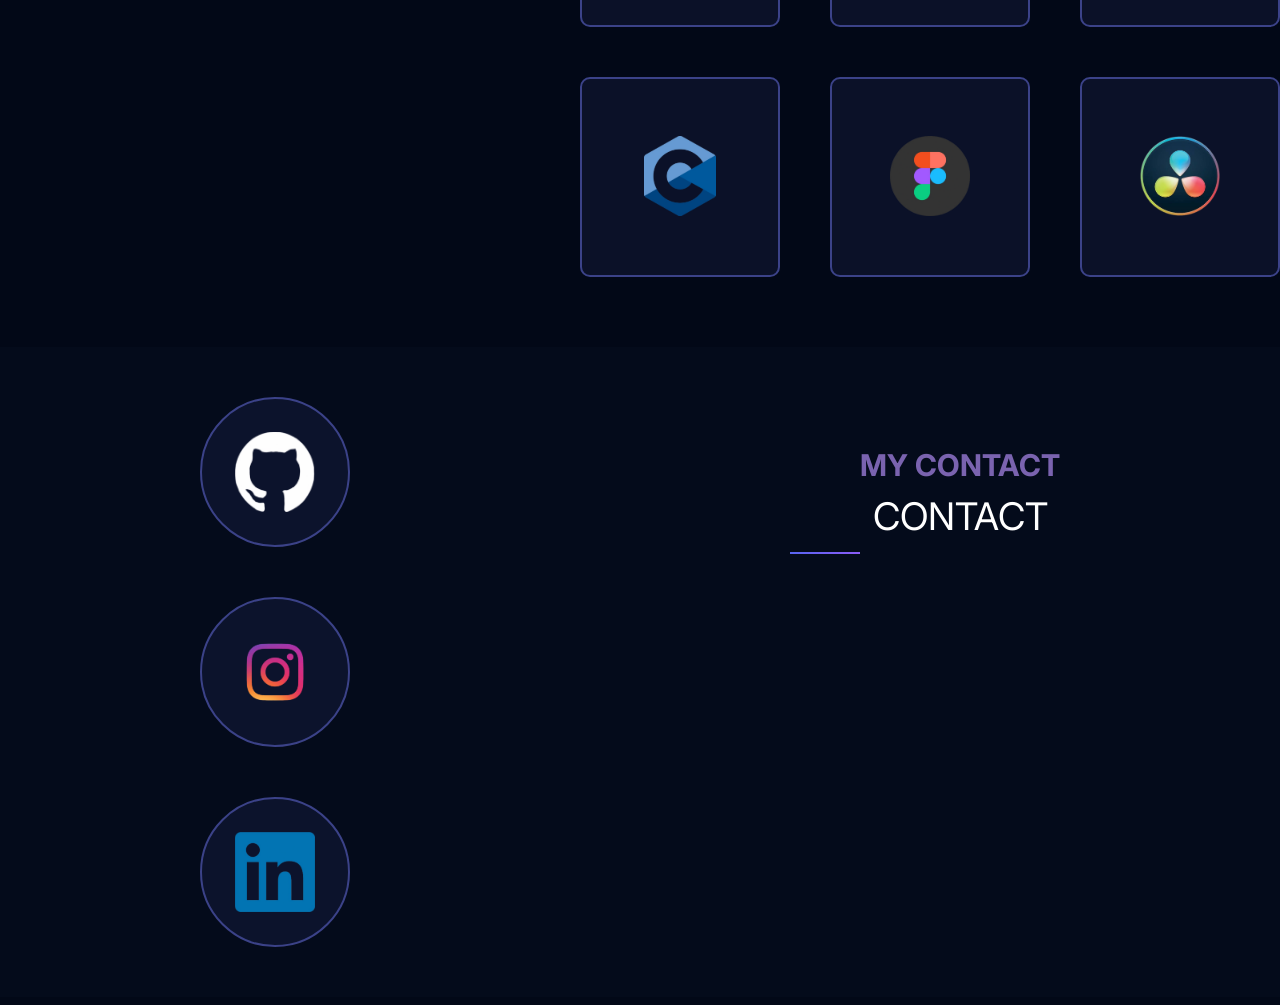
==== commit b0adf7b4: "fix underline" ====
--- a/index.html
+++ b/index.html
@@ -51,7 +51,7 @@
             <div class="header-box3">
                 <p class="title-box3">MY SKILLS</p>
                 <p class="subtitle-box3">Technologies</p>
-                <button class="underline"></button>
+                <button class="underline-box3"></button>
             </div>
             <div class="skills1">
                 <button class="skill"><img class="img-skill" src="/images/html.png"></button>
@@ -75,7 +75,7 @@
             <div class="header-box4">
                 <p class="title-box3">MY CONTACT</p>
                 <p class="subtitle-box4">CONTACT</p>
-                <button class="underline-box4"></button>
+                    <button class="underline-box3"></button>
             </div>
         </div>
     </body>
--- a/style.css
+++ b/style.css
@@ -211,8 +211,8 @@
     margin-bottom: 0;
 }
 
-.underline, .underline-box4{
-    margin-left: 48%;
+.underline-box3{
+    margin-left: 150px;
     margin-top: -1;
     width: 70px;
     background: linear-gradient(135deg, #5865F2, #8B5CF6);
@@ -252,11 +252,6 @@
     height: 80px;
 }
 
-.header-box3{
-    flex:1;
-    margin-top: 5%;
-}
-
 .github, .linkin, .instagram{
     object-fit: fill;
     height: 80px;
@@ -265,7 +260,7 @@
     margin-left: 8px;
 }
 
-.header-box4{
+.header-box4, .header-box3{
     flex: 1;
     vertical-align: middle;
 }
@@ -442,10 +437,6 @@
         margin-top: 50px;
     }
 
-    .underline {
-        margin-left: 190px;
-    }
-
     .skills1 {
         display: grid;
         grid-template-columns: 1fr 1fr;
@@ -468,6 +459,9 @@
     .box4 {
         padding: 40px 20px;
         box-sizing: border-box;
+        margin-bottom: 100px;
+        padding-left: 0;
+        padding-right: 0;
     }
 
     .logo {
@@ -508,13 +502,4 @@
     .instagram, .github, .linkin{
         margin-left: 0px;
     }
-
-    .underline-box4{
-        margin-left: 170px;
-        margin-top: 0px;
-    }
-
-    .subtitle-box4{
-        margin-bottom: 0px;
-    }
 }
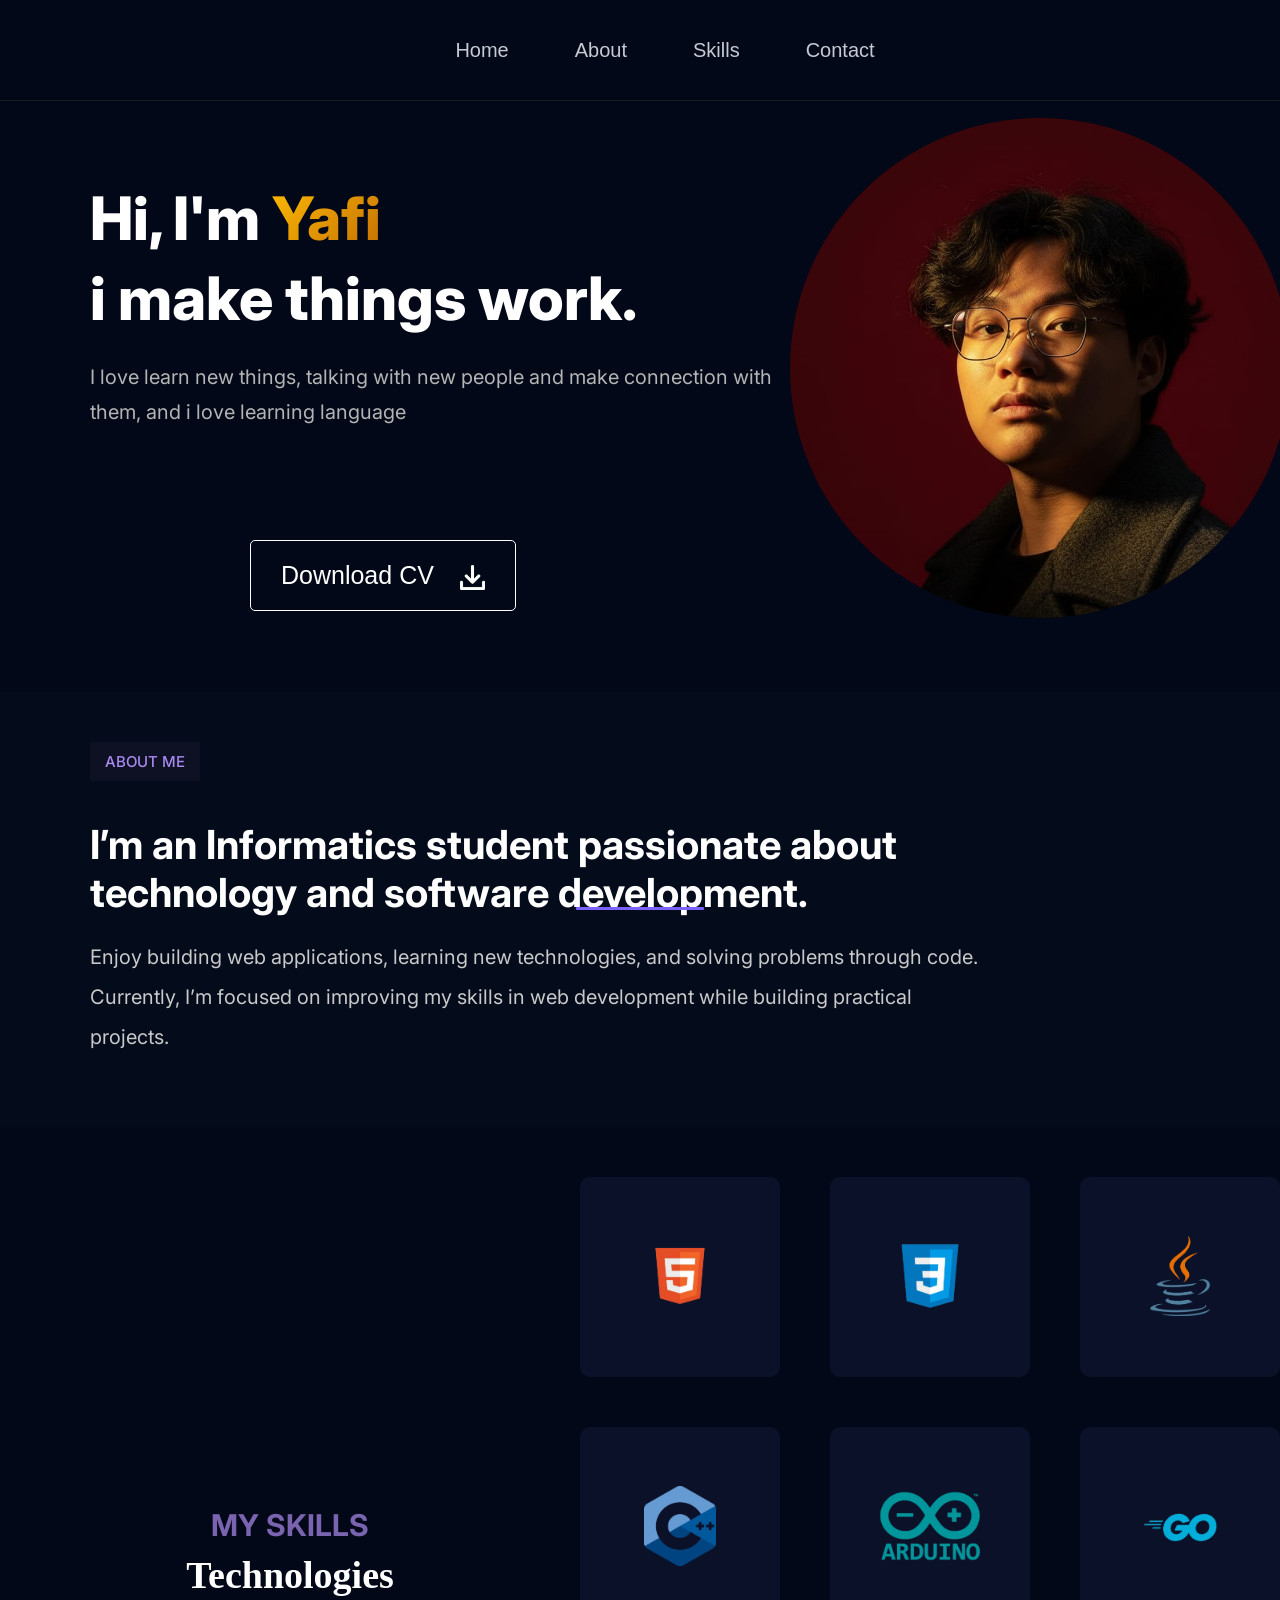
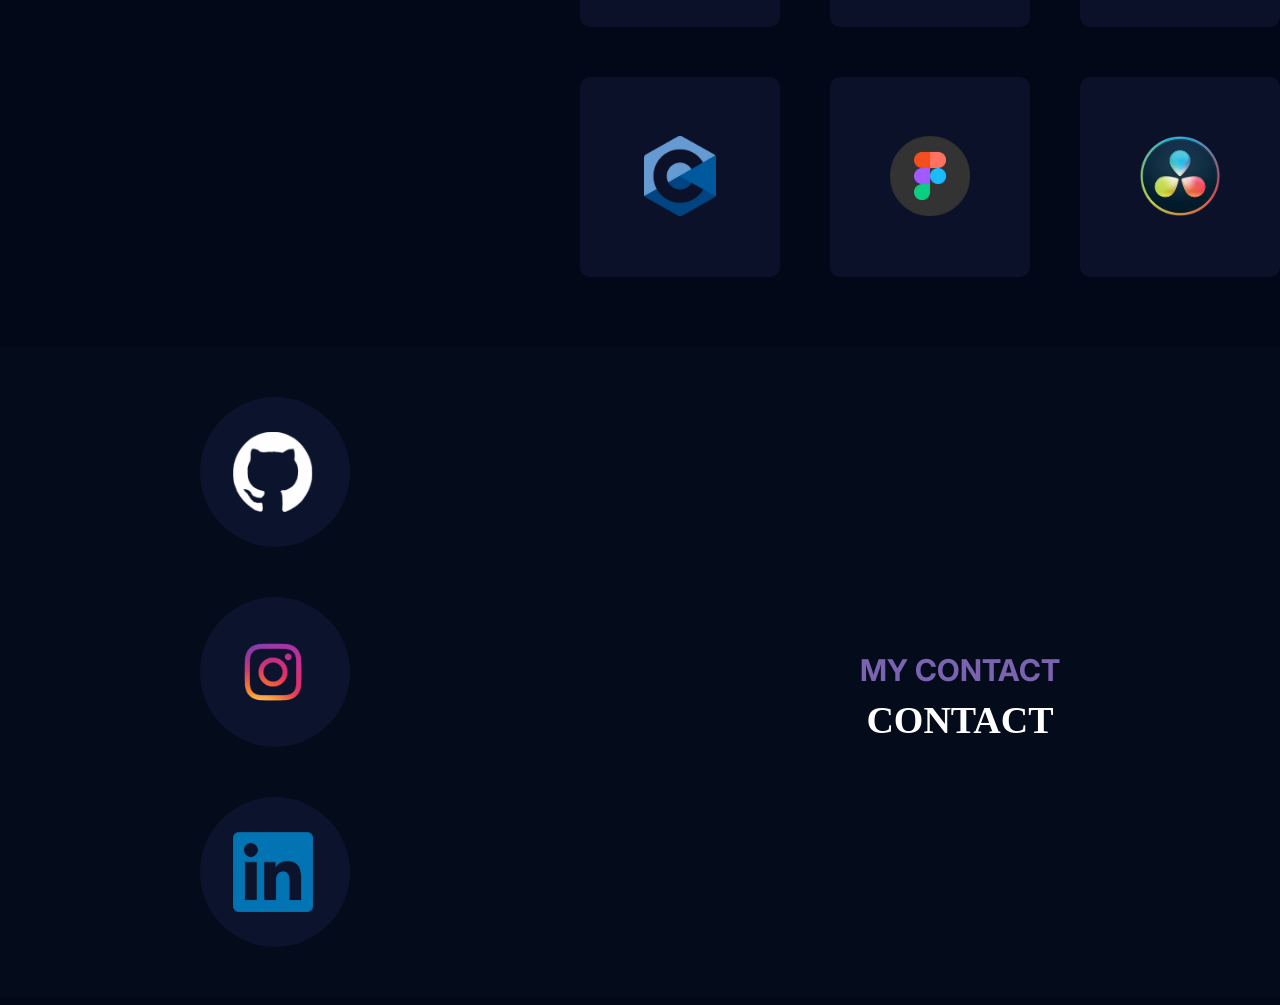
==== commit fece2718: "underline fix" ====
--- a/index.html
+++ b/index.html
@@ -50,8 +50,7 @@
         <div class="box3">
             <div class="header-box3">
                 <p class="title-box3">MY SKILLS</p>
-                <p class="subtitle-box3">Technologies</p>
-                <button class="underline-box3"></button>
+                <h2 class="subtitle-box3">Technologies</h2>
             </div>
             <div class="skills1">
                 <button class="skill"><img class="img-skill" src="/images/html.png"></button>
@@ -74,8 +73,7 @@
             </div>
             <div class="header-box4">
                 <p class="title-box3">MY CONTACT</p>
-                <p class="subtitle-box4">CONTACT</p>
-                    <button class="underline-box3"></button>
+                <h2 class="subtitle-box4">CONTACT</h2>
             </div>
         </div>
     </body>
--- a/style.css
+++ b/style.css
@@ -52,6 +52,10 @@
     justify-content: space-between;
 }
 
+.box3, .box4{
+    align-items: center;
+}
+
 .header-button{
     background-color: rgb(2 8 23);
     color:rgb(199 202 212);
@@ -92,7 +96,7 @@
 }
 
 .yafi{
-     background: linear-gradient(135deg, #5865F2, #8B5CF6);
+     background: linear-gradient(135deg,#ffbb00, #c26f03);
     -webkit-background-clip: text;
     background-clip: text;
     color: transparent;
@@ -211,14 +215,6 @@
     margin-bottom: 0;
 }
 
-.underline-box3{
-    margin-left: 150px;
-    margin-top: -1;
-    width: 70px;
-    background: linear-gradient(135deg, #5865F2, #8B5CF6);
-    border: none;
-}
-
 .skills1, .logo{
     margin-top: 100px;
     display: grid;
@@ -233,7 +229,7 @@
 .skill, .btn{
     background-color: transparent;
     border-style: solid;
-    border-color:#3b4288;
+    border: none;
     border-radius: 10px;
     padding: 10px;
     display: inline-block;
@@ -262,7 +258,6 @@
 
 .header-box4, .header-box3{
     flex: 1;
-    vertical-align: middle;
 }
 
 .btn {
@@ -309,6 +304,17 @@
     font-weight: bold;
 }
 
+.subtitle-box3::after, .subtitle-box4::after{
+  content: '';
+  position: absolute;
+  bottom: -10px;      
+  left: 45%;             
+  width: 10%;           
+  height: 3px;           
+  background-color: #7b61ff; 
+  border-radius: 2px;
+}
+
 @media (max-width: 768px) {
     .cv {
         text-decoration: none;
@@ -502,4 +508,5 @@
     .instagram, .github, .linkin{
         margin-left: 0px;
     }
-}+}
+
